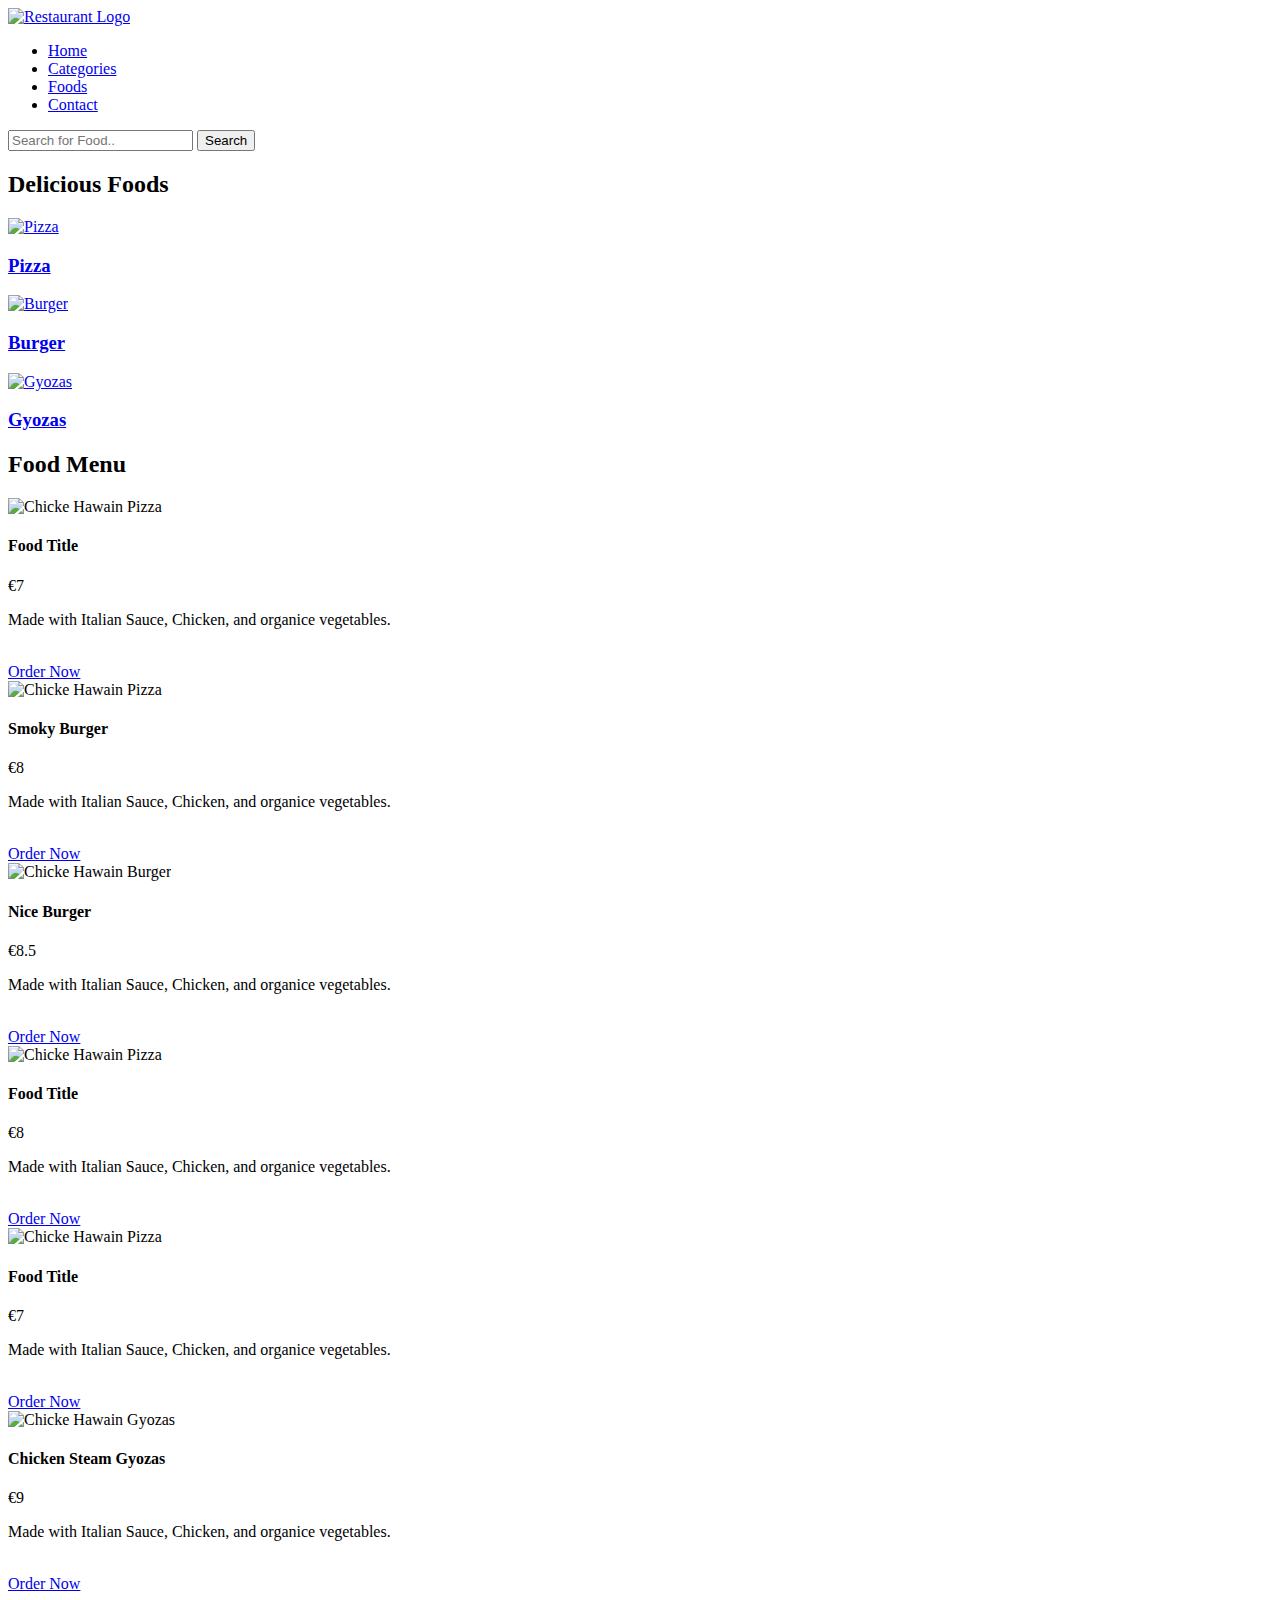
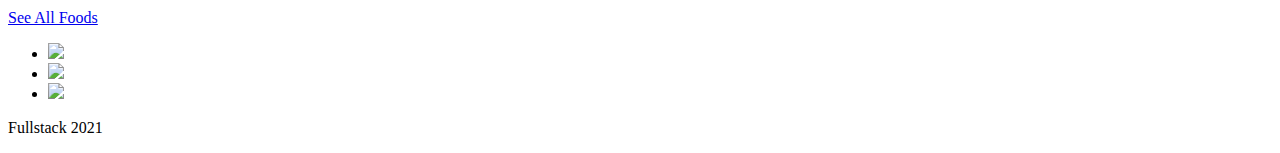
==== index.html @ 98f4dbf6 "Add files via upload" ====
<!DOCTYPE html>
<html lang="en">

<head>
    <meta charset="UTF-8">
    <meta name="viewport" content="width=device-width, initial-scale=1.0">
    <title>Restaurant Website</title>

    <link rel="stylesheet" href="css/style.css">
</head>

<body>
    <!-- Navbar-->
    <section class="navbar">
        <div class="container">
            <div class="logo">
                <a href="index.html" title="Logo">
                    <img src="images/logo.png" alt="Restaurant Logo" class="img-responsive">
                </a>
            </div>

            <div class="menu text-right">
                <ul>
                    <li>
                        <a href="index.html">Home</a>
                    </li>
                    <li>
                        <a href="categories.html">Categories</a>
                    </li>
                    <li>
                        <a href="foods.html">Foods</a>
                    </li>
                    <li>
                        <a href="#">Contact</a>
                    </li>
                </ul>
            </div>

            <div class="clearfix"></div>
        </div>
    </section>
    <!-- Navbar Section Ends Here -->

    <!-- fOOD sEARCH Section Starts Here -->
    <section class="food-search text-center">
        <div class="container">

            <form action="food-search.html" method="POST">
                <input type="search" name="search" placeholder="Search for Food.." required>
                <input type="submit" name="submit" value="Search" class="btn btn-primary">
            </form>

        </div>
    </section>
    <!-- fOOD sEARCH Section Ends Here -->

    <!-- CAtegories Section Starts Here -->
    <section class="categories">
        <div class="container">
            <h2 class="text-center">Delicious Foods</h2>

            <a href="category-foods.html">
                <div class="box-3 float-container">
                    <img src="images/pizza.jpg" alt="Pizza" class="img-responsive img-curve">

                    <h3 class="float-text text-white">Pizza</h3>
                </div>
            </a>

            <a href="#">
                <div class="box-3 float-container">
                    <img src="images/burger.jpg" alt="Burger" class="img-responsive img-curve">

                    <h3 class="float-text text-white">Burger</h3>
                </div>
            </a>

            <a href="#">
                <div class="box-3 float-container">
                    <img src="images/Gyozas.jpg" alt="Gyozas" class="img-responsive img-curve">

                    <h3 class="float-text text-white">Gyozas</h3>
                </div>
            </a>

            <div class="clearfix"></div>
        </div>
    </section>
    <!-- Categories Section Ends Here -->

    <!-- fOOD MEnu Section Starts Here -->
    <section class="food-menu">
        <div class="container">
            <h2 class="text-center">Food Menu</h2>

            <div class="food-menu-box">
                <div class="food-menu-img">
                    <img src="images/menu-pizza.jpg" alt="Chicke Hawain Pizza" class="img-responsive img-curve">
                </div>

                <div class="food-menu-desc">
                    <h4>Food Title</h4>
                    <p class="food-price">€7</p>
                    <p class="food-detail">
                        Made with Italian Sauce, Chicken, and organice vegetables.
                    </p>
                    <br>

                    <a href="order.html" class="btn btn-primary">Order Now</a>
                </div>
            </div>

            <div class="food-menu-box">
                <div class="food-menu-img">
                    <img src="images/menu-burger.jpg" alt="Chicke Hawain Pizza" class="img-responsive img-curve">
                </div>

                <div class="food-menu-desc">
                    <h4>Smoky Burger</h4>
                    <p class="food-price">€8</p>
                    <p class="food-detail">
                        Made with Italian Sauce, Chicken, and organice vegetables.
                    </p>
                    <br>

                    <a href="#" class="btn btn-primary">Order Now</a>
                </div>
            </div>

            <div class="food-menu-box">
                <div class="food-menu-img">
                    <img src="images/menu-burger.jpg" alt="Chicke Hawain Burger" class="img-responsive img-curve">
                </div>

                <div class="food-menu-desc">
                    <h4>Nice Burger</h4>
                    <p class="food-price">€8.5</p>
                    <p class="food-detail">
                        Made with Italian Sauce, Chicken, and organice vegetables.
                    </p>
                    <br>

                    <a href="#" class="btn btn-primary">Order Now</a>
                </div>
            </div>

            <div class="food-menu-box">
                <div class="food-menu-img">
                    <img src="images/menu-pizza.jpg" alt="Chicke Hawain Pizza" class="img-responsive img-curve">
                </div>

                <div class="food-menu-desc">
                    <h4>Food Title</h4>
                    <p class="food-price">€8</p>
                    <p class="food-detail">
                        Made with Italian Sauce, Chicken, and organice vegetables.
                    </p>
                    <br>

                    <a href="#" class="btn btn-primary">Order Now</a>
                </div>
            </div>

            <div class="food-menu-box">
                <div class="food-menu-img">
                    <img src="images/menu-pizza.jpg" alt="Chicke Hawain Pizza" class="img-responsive img-curve">
                </div>

                <div class="food-menu-desc">
                    <h4>Food Title</h4>
                    <p class="food-price">€7</p>
                    <p class="food-detail">
                        Made with Italian Sauce, Chicken, and organice vegetables.
                    </p>
                    <br>

                    <a href="#" class="btn btn-primary">Order Now</a>
                </div>
            </div>

            <div class="food-menu-box">
                <div class="food-menu-img">
                    <img src="images/menu-Gyozas.jpg" alt="Chicke Hawain Gyozas" class="img-responsive img-curve">
                </div>

                <div class="food-menu-desc">
                    <h4>Chicken Steam Gyozas</h4>
                    <p class="food-price">€9</p>
                    <p class="food-detail">
                        Made with Italian Sauce, Chicken, and organice vegetables.
                    </p>
                    <br>

                    <a href="#" class="btn btn-primary">Order Now</a>
                </div>
            </div>


            <div class="clearfix"></div>



        </div>

        <p class="text-center">
            <a href="#">See All Foods</a>
        </p>
    </section>
    <!-- fOOD Menu Section Ends Here -->

    <!-- social  -->
    <section class="social">
        <div class="container text-center">
            <ul>
                <li>
                    <a href="#"><img src="https://img.icons8.com/fluent/50/000000/facebook-new.png" /></a>
                </li>
                <li>
                    <a href="#"><img src="https://img.icons8.com/fluent/48/000000/instagram-new.png" /></a>
                </li>
                <li>
                    <a href="#"><img src="https://img.icons8.com/fluent/48/000000/twitter.png" /></a>
                </li>
            </ul>
        </div>
    </section>
    <!-- social Section Ends Here -->

    <!-- footer Section Starts Here -->
    <section class="footer">
        <div class="container text-center">
            <p>Fullstack 2021</a>
            </p>
        </div>
    </section>
    <!-- footer Section Ends Here -->

</body>

</html>
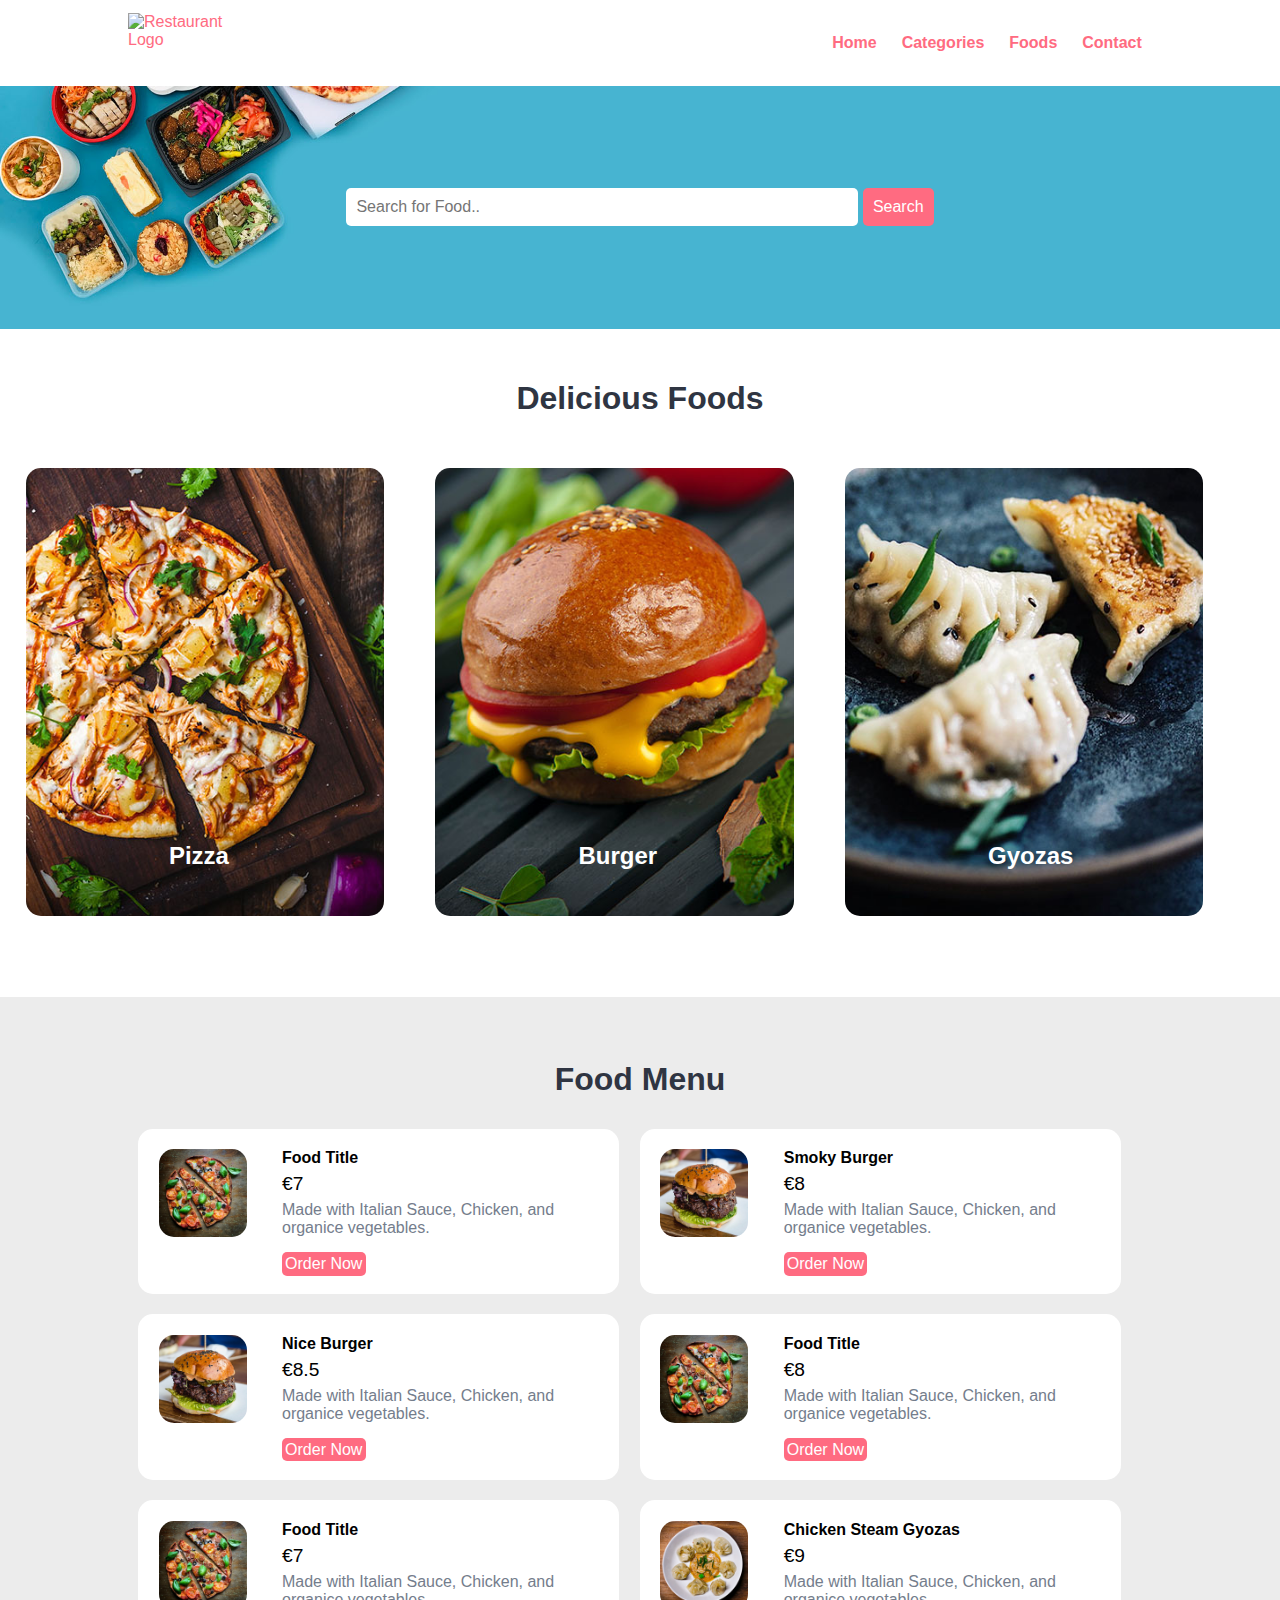
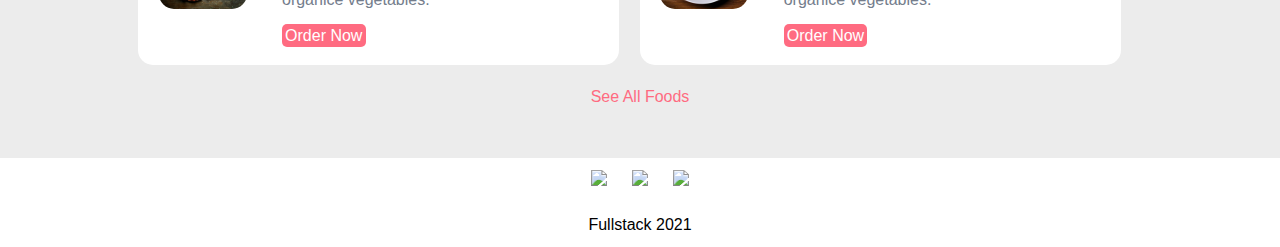
==== commit 40d1f7f8: "Foi alterada a pagina das categories.php para poder inserir fotos vindas da base de dados assim como" ====
--- a/index.html
+++ b/index.html
@@ -56,7 +56,7 @@
 
     <!-- CAtegories Section Starts Here -->
     <section class="categories">
-        <div class="container">
+        <div class="container_u">
             <h2 class="text-center">Delicious Foods</h2>
 
             <a href="category-foods.html">
--- a/css/style.css
+++ b/css/style.css
@@ -0,0 +1,272 @@
+/* CSS for All */
+
+* {
+    margin: 0 0;
+    padding: 0 0;
+    font-family: Arial, Helvetica, sans-serif;
+}
+
+.container {
+    width: 80%;
+    margin: 0 auto;
+    padding: 1%;
+}
+
+.img-responsive {
+    width: 100%;
+}
+
+.img-curve {
+    border-radius: 15px;
+}
+
+.text-right {
+    text-align: right;
+}
+
+.text-center {
+    text-align: center;
+}
+
+.text-left {
+    text-align: left;
+}
+
+.text-white {
+    color: white;
+}
+
+.clearfix {
+    clear: both;
+    float: none;
+}
+
+a {
+    color: #ff6b81;
+    text-decoration: none;
+}
+
+a:hover {
+    color: #ff4757;
+}
+
+.btn {
+    padding: 1%;
+    border: none;
+    font-size: 1rem;
+    border-radius: 5px;
+}
+
+.btn-primary {
+    background-color: #ff6b81;
+    color: white;
+    cursor: pointer;
+}
+
+.btn-primary:hover {
+    color: white;
+    background-color: #ff4757;
+}
+
+h2 {
+    color: #2f3542;
+    font-size: 2rem;
+    margin-bottom: 2%;
+}
+
+h3 {
+    font-size: 1.5rem;
+}
+
+.float-container {
+    position: relative;
+}
+
+.float-text {
+    position: absolute;
+    bottom: 50px;
+    left: 40%;
+}
+
+fieldset {
+    border: 1px solid white;
+    margin: 5%;
+    padding: 3%;
+    border-radius: 5px;
+}
+
+
+/* CSSS for navbar section */
+
+.logo {
+    width: 10%;
+    float: left;
+}
+
+.menu {
+    line-height: 60px;
+}
+
+.menu ul {
+    list-style-type: none;
+}
+
+.menu ul li {
+    display: inline;
+    padding: 1%;
+    font-weight: bold;
+}
+
+
+/* CSS for Food SEarch Section */
+
+.food-search {
+    background-image: url(../images/bg.jpg);
+    background-size: cover;
+    background-repeat: no-repeat;
+    background-position: center;
+    padding: 7% 0;
+}
+
+.food-search input[type="search"] {
+    width: 50%;
+    padding: 1%;
+    font-size: 1rem;
+    border: none;
+    border-radius: 5px;
+}
+
+
+/* CSS for Categories */
+
+.categories {
+    padding: 4% 0;
+}
+
+.box-3 {
+    width: 28%;
+    float: left;
+    margin: 2%;
+}
+
+
+/* CSS for Food Menu */
+
+.food-menu {
+    background-color: #ececec;
+    padding: 4% 0;
+}
+
+.food-menu-box {
+    width: 43%;
+    margin: 1%;
+    padding: 2%;
+    float: left;
+    background-color: white;
+    border-radius: 15px;
+}
+
+.food-menu-img {
+    width: 20%;
+    float: left;
+}
+
+.food-menu-desc {
+    width: 70%;
+    float: left;
+    margin-left: 8%;
+}
+
+.food-price {
+    font-size: 1.2rem;
+    margin: 2% 0;
+}
+
+.food-detail {
+    font-size: 1rem;
+    color: #747d8c;
+}
+
+
+/* CSS for Social */
+
+.social ul {
+    list-style-type: none;
+}
+
+.social ul li {
+    display: inline;
+    padding: 1%;
+}
+
+
+/* for Order Section */
+
+.order {
+    width: 50%;
+    margin: 0 auto;
+}
+
+.input-responsive {
+    width: 96%;
+    padding: 1%;
+    margin-bottom: 3%;
+    border: none;
+    border-radius: 5px;
+    font-size: 1rem;
+}
+
+.order-label {
+    margin-bottom: 1%;
+    font-weight: bold;
+}
+
+
+/* CSS for Mobile Size or Smaller Screen */
+
+@media only screen and (max-width:768px) {
+    .logo {
+        width: 80%;
+        float: none;
+        margin: 1% auto;
+    }
+    .menu ul {
+        text-align: center;
+    }
+    .food-search input[type="search"] {
+        width: 90%;
+        padding: 2%;
+        margin-bottom: 3%;
+    }
+    .btn {
+        width: 91%;
+        padding: 2%;
+    }
+    .food-search {
+        padding: 10% 0;
+    }
+    .categories {
+        padding: 20% 0;
+    }
+    h2 {
+        margin-bottom: 10%;
+    }
+    .box-3 {
+        width: 100%;
+        margin: 4% auto;
+    }
+    .food-menu {
+        padding: 20% 0;
+    }
+    .food-menu-box {
+        width: 90%;
+        padding: 5%;
+        margin-bottom: 5%;
+    }
+    .social {
+        padding: 5% 0;
+    }
+    .order {
+        width: 100%;
+    }
+}